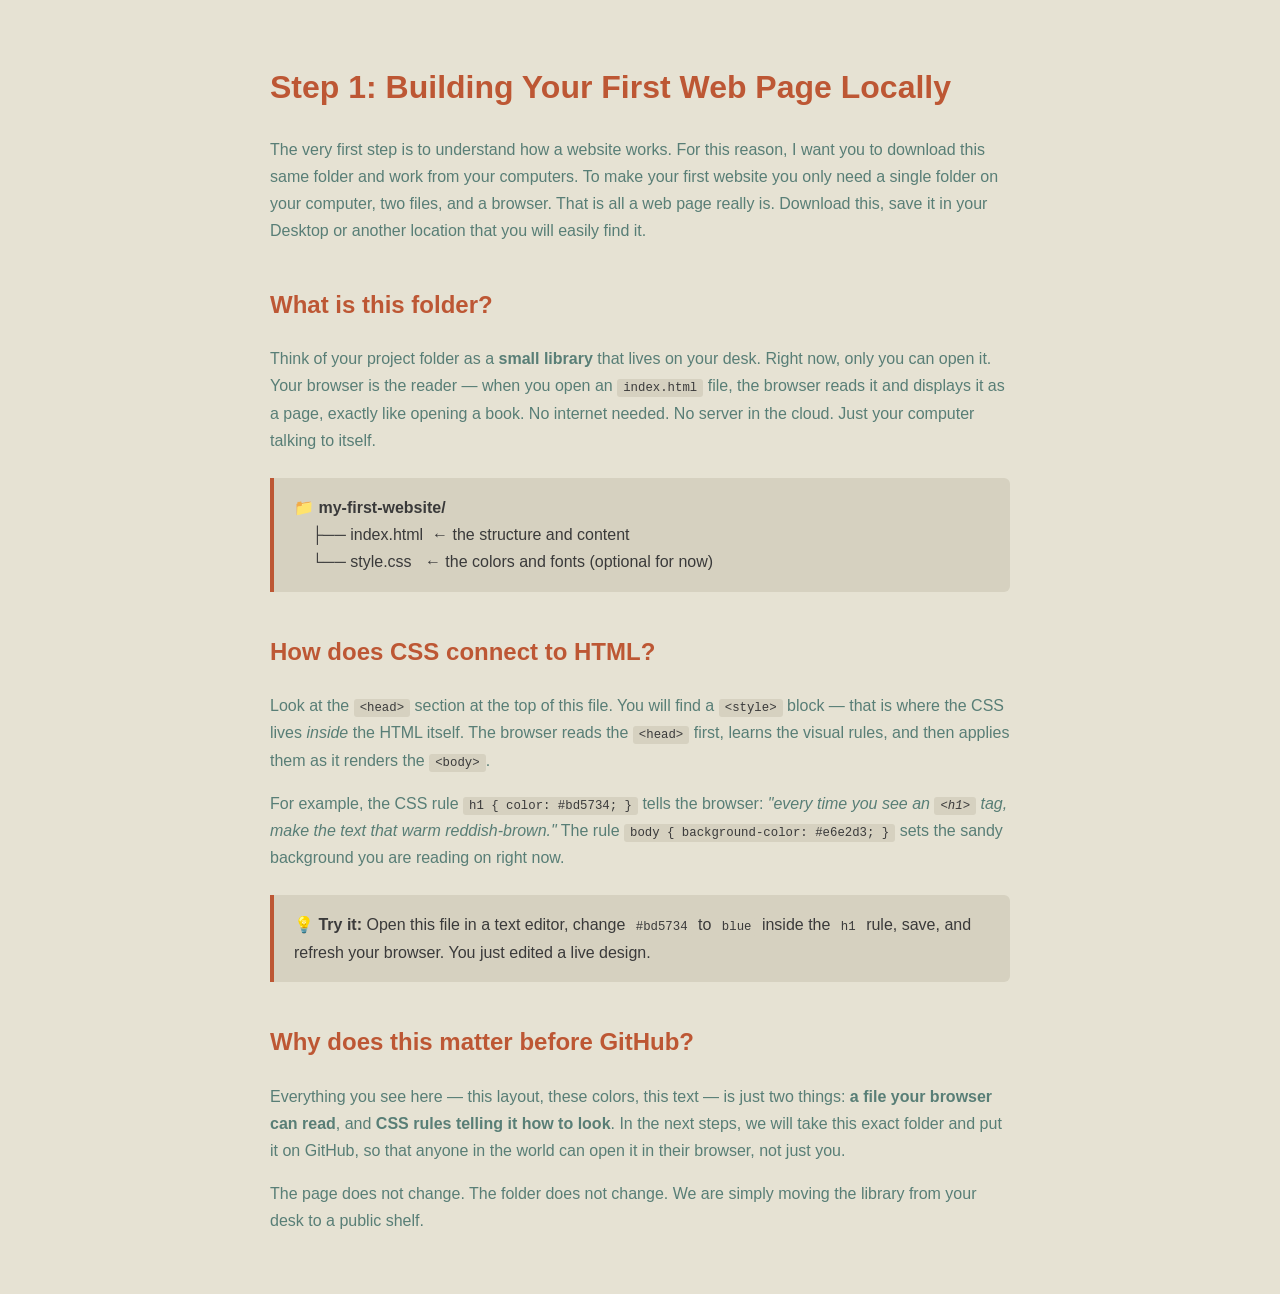
==== index.html @ 52275d22 "Add initial HTML structure for a web page" ====
<!DOCTYPE html>
<html>
<head>
  <!--This is a comment for your records only-->
  
    <title>Step 1: Your First Web Page</title>

  <!-- This are the instructions that give style to your page. In Step 2, you will see how this CSS instructions can go into a separate file. -->
    <style>
        body {
            background-color: #e6e2d3;
            font-family: "PT Sans", Helvetica, Arial, sans-serif;
            max-width: 740px;
            margin: 60px auto;
            padding: 0 24px;
            line-height: 1.7;
        }
        h1 {
            color: #bd5734;
        }
        h2 {
            color: #bd5734;
            margin-top: 40px;
        }
        p {
            color: #587e76;
        }
        code {
            background-color: #d6d1c0;
            color: #3a3a3a;
            padding: 2px 6px;
            border-radius: 3px;
            font-size: 0.95em;
        }
        .box {
            border-left: 4px solid #bd5734;
            background-color: #d6d1c0;
            padding: 16px 20px;
            margin: 24px 0;
            border-radius: 0 6px 6px 0;
        }
        .box p {
            margin: 0;
            color: #3a3a3a;
        }
    </style>
</head>
<body>

    <h1>Step 1: Building Your First Web Page Locally</h1>

    <p>The very first step is to understand how a website works. For this reason, I want you to download this same folder and work from your computers. To make your first website you only need a single folder on your computer, two files, and a browser.
        That is all a web page really is. Download this, save it in your Desktop or another location that you will easily find it.  
    </p>

    <h2>What is this folder?</h2>

    <p>
        Think of your project folder as a <strong>small library</strong> that lives on your desk.
        Right now, only you can open it. Your browser is the reader —
        when you open an <code>index.html</code> file, the browser reads it
        and displays it as a page, exactly like opening a book.
        No internet needed. No server in the cloud. Just your computer talking to itself.
    </p>

    <div class="box">
        <p>
            📁 <strong>my-first-website/</strong><br>
            &nbsp;&nbsp;&nbsp;&nbsp;├── index.html &nbsp;← the structure and content<br>
            &nbsp;&nbsp;&nbsp;&nbsp;└── style.css &nbsp;&nbsp;← the colors and fonts (optional for now)
        </p>
    </div>

    <h2>How does CSS connect to HTML?</h2>

    <p>
        Look at the <code>&lt;head&gt;</code> section at the top of this file.
        You will find a <code>&lt;style&gt;</code> block — that is where the CSS lives <em>inside</em> the HTML itself.
        The browser reads the <code>&lt;head&gt;</code> first, learns the visual rules,
        and then applies them as it renders the <code>&lt;body&gt;</code>.
    </p>

    <p>
        For example, the CSS rule <code>h1 { color: #bd5734; }</code> tells the browser:
        <em>"every time you see an <code>&lt;h1&gt;</code> tag, make the text that warm reddish-brown."</em>
        The rule <code>body { background-color: #e6e2d3; }</code> sets the sandy background you are reading on right now.
    </p>

    <div class="box">
        <p>
            💡 <strong>Try it:</strong> Open this file in a text editor, change <code>#bd5734</code>
            to <code>blue</code> inside the <code>h1</code> rule, save, and refresh your browser.
            You just edited a live design.
        </p>
    </div>

    <h2>Why does this matter before GitHub?</h2>

    <p>
        Everything you see here — this layout, these colors, this text —
        is just two things: <strong>a file your browser can read</strong>, and <strong>CSS rules telling it how to look</strong>.
        In the next steps, we will take this exact folder and put it on GitHub,
        so that anyone in the world can open it in their browser, not just you.
    </p>

    <p>
        The page does not change. The folder does not change.
        We are simply moving the library from your desk to a public shelf.
    </p>

</body>
</html>
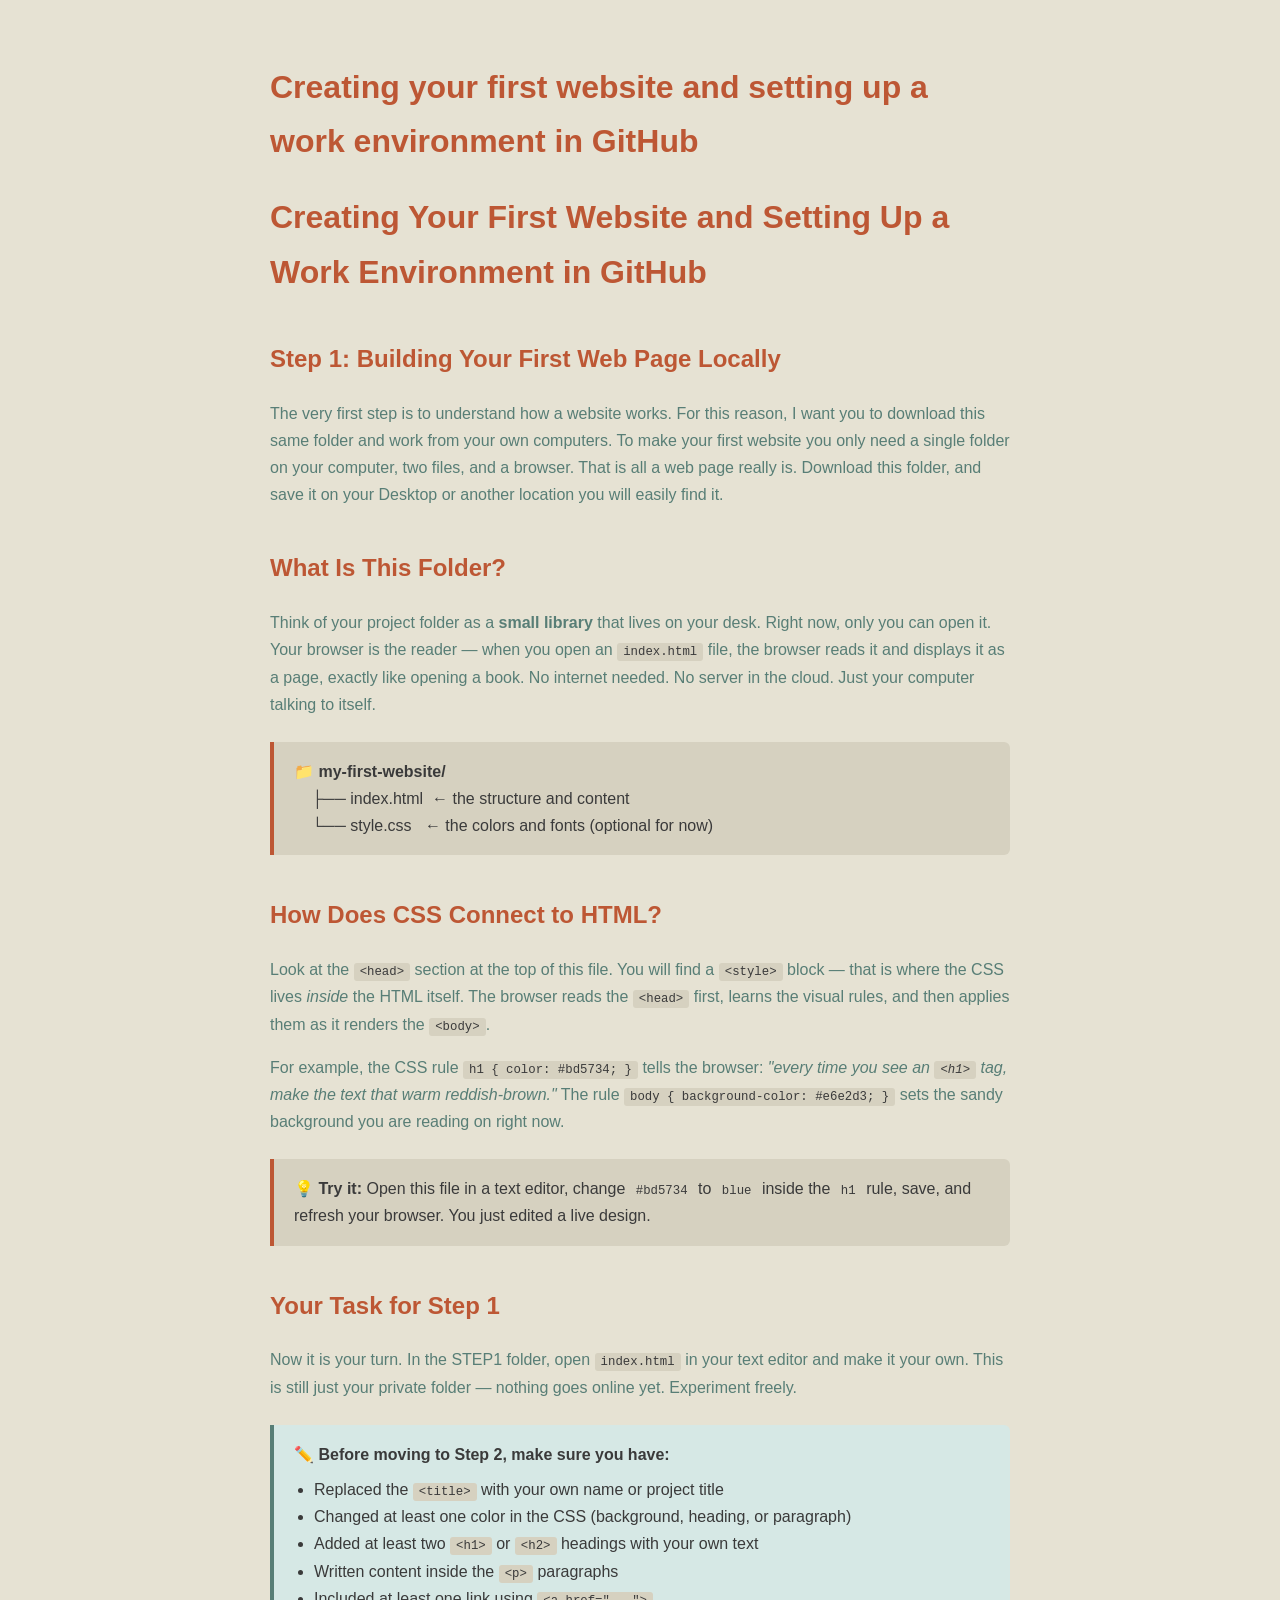
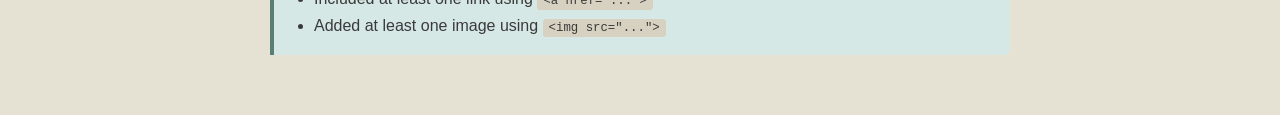
==== commit 7409a856: "Update index.html" ====
--- a/index.html
+++ b/index.html
@@ -47,14 +47,83 @@
 </head>
 <body>
 
-    <h1>Step 1: Building Your First Web Page Locally</h1>
+  <h1>Creating your first website and setting up a work environment in GitHub</h1>
+  
+    <!DOCTYPE html>
+<html>
 
-    <p>The very first step is to understand how a website works. For this reason, I want you to download this same folder and work from your computers. To make your first website you only need a single folder on your computer, two files, and a browser.
-        That is all a web page really is. Download this, save it in your Desktop or another location that you will easily find it.  
+<head>
+    <title>Creating Your First Website</title>
+    <style>
+        body {
+            background-color: #e6e2d3;
+            font-family: "PT Sans", Helvetica, Arial, sans-serif;
+            max-width: 740px;
+            margin: 60px auto;
+            padding: 0 24px;
+            line-height: 1.7;
+        }
+        h1 {
+            color: #bd5734;
+        }
+        h2 {
+            color: #bd5734;
+            margin-top: 40px;
+        }
+        p {
+            color: #587e76;
+        }
+        code {
+            background-color: #d6d1c0;
+            color: #3a3a3a;
+            padding: 2px 6px;
+            border-radius: 3px;
+            font-size: 0.95em;
+        }
+        .box {
+            border-left: 4px solid #bd5734;
+            background-color: #d6d1c0;
+            padding: 16px 20px;
+            margin: 24px 0;
+            border-radius: 0 6px 6px 0;
+        }
+        .box p {
+            margin: 0;
+            color: #3a3a3a;
+        }
+        .task {
+            border-left: 4px solid #587e76;
+            background-color: #d6e8e5;
+            padding: 16px 20px;
+            margin: 24px 0;
+            border-radius: 0 6px 6px 0;
+        }
+        .task p {
+            margin: 0;
+            color: #3a3a3a;
+        }
+        .task ul {
+            margin: 8px 0 0 0;
+            padding-left: 20px;
+            color: #3a3a3a;
+        }
+    </style>
+</head>
+
+<body>
+
+    <h1>Creating Your First Website and Setting Up a Work Environment in GitHub</h1>
+
+    <h2>Step 1: Building Your First Web Page Locally</h2>
+    <p>
+        The very first step is to understand how a website works. For this reason, I want you to
+        download this same folder and work from your own computers. To make your first website you
+        only need a single folder on your computer, two files, and a browser.
+        That is all a web page really is. Download this folder, and save it on your Desktop
+        or another location you will easily find it.
     </p>
 
-    <h2>What is this folder?</h2>
-
+    <h2>What Is This Folder?</h2>
     <p>
         Think of your project folder as a <strong>small library</strong> that lives on your desk.
         Right now, only you can open it. Your browser is the reader —
@@ -71,15 +140,13 @@
         </p>
     </div>
 
-    <h2>How does CSS connect to HTML?</h2>
-
+    <h2>How Does CSS Connect to HTML?</h2>
     <p>
         Look at the <code>&lt;head&gt;</code> section at the top of this file.
         You will find a <code>&lt;style&gt;</code> block — that is where the CSS lives <em>inside</em> the HTML itself.
         The browser reads the <code>&lt;head&gt;</code> first, learns the visual rules,
         and then applies them as it renders the <code>&lt;body&gt;</code>.
     </p>
-
     <p>
         For example, the CSS rule <code>h1 { color: #bd5734; }</code> tells the browser:
         <em>"every time you see an <code>&lt;h1&gt;</code> tag, make the text that warm reddish-brown."</em>
@@ -94,19 +161,24 @@
         </p>
     </div>
 
-    <h2>Why does this matter before GitHub?</h2>
-
+    <h2>Your Task for Step 1</h2>
     <p>
-        Everything you see here — this layout, these colors, this text —
-        is just two things: <strong>a file your browser can read</strong>, and <strong>CSS rules telling it how to look</strong>.
-        In the next steps, we will take this exact folder and put it on GitHub,
-        so that anyone in the world can open it in their browser, not just you.
+        Now it is your turn. In the STEP1 folder, open <code>index.html</code> in your text editor and make it your own.
+        This is still just your private folder — nothing goes online yet. Experiment freely.
     </p>
 
-    <p>
-        The page does not change. The folder does not change.
-        We are simply moving the library from your desk to a public shelf.
-    </p>
+    <div class="task">
+        <p>✏️ <strong>Before moving to Step 2, make sure you have:</strong></p>
+        <ul>
+            <li>Replaced the <code>&lt;title&gt;</code> with your own name or project title</li>
+            <li>Changed at least one color in the CSS (background, heading, or paragraph)</li>
+            <li>Added at least two <code>&lt;h1&gt;</code> or <code>&lt;h2&gt;</code> headings with your own text</li>
+            <li>Written content inside the <code>&lt;p&gt;</code> paragraphs</li>
+            <li>Included at least one link using <code>&lt;a href="..."&gt;</code></li>
+            <li>Added at least one image using <code>&lt;img src="..."&gt;</code></li>
+        </ul>
+    </div>
 
 </body>
+
 </html>
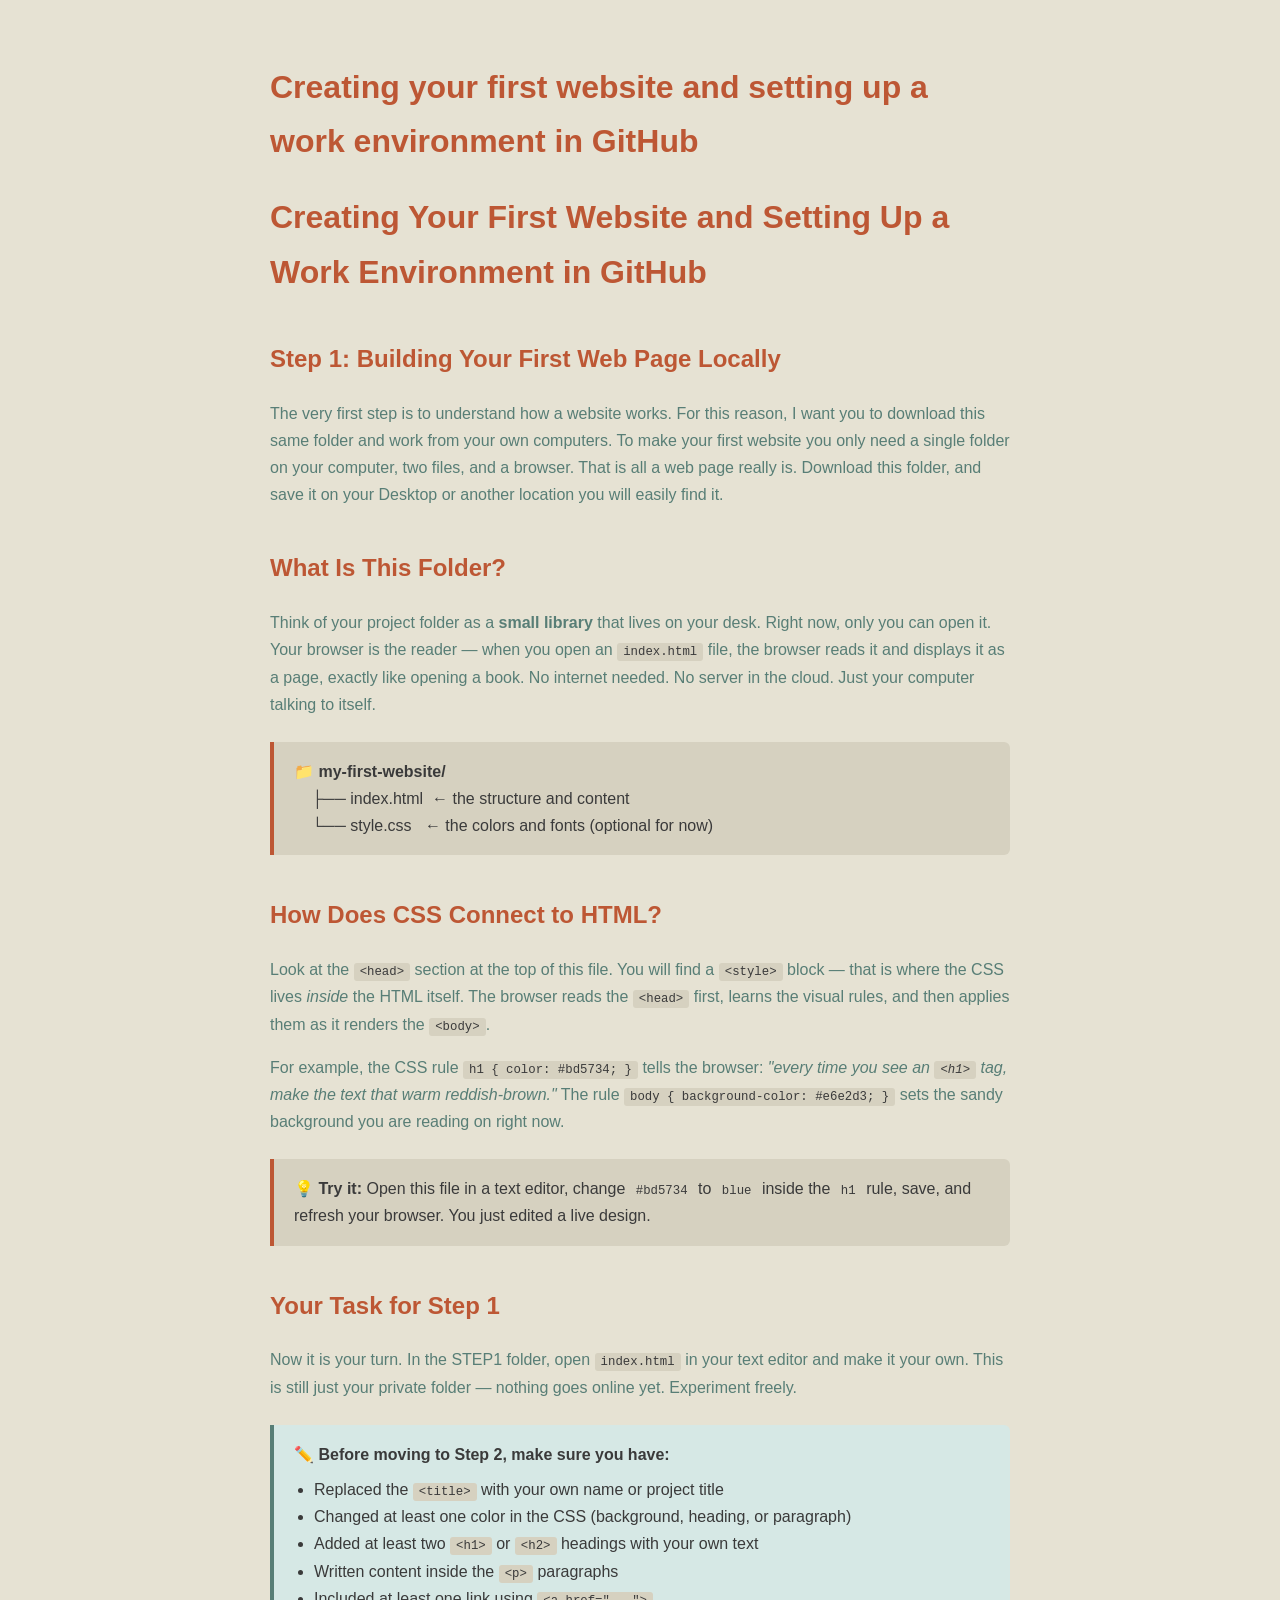
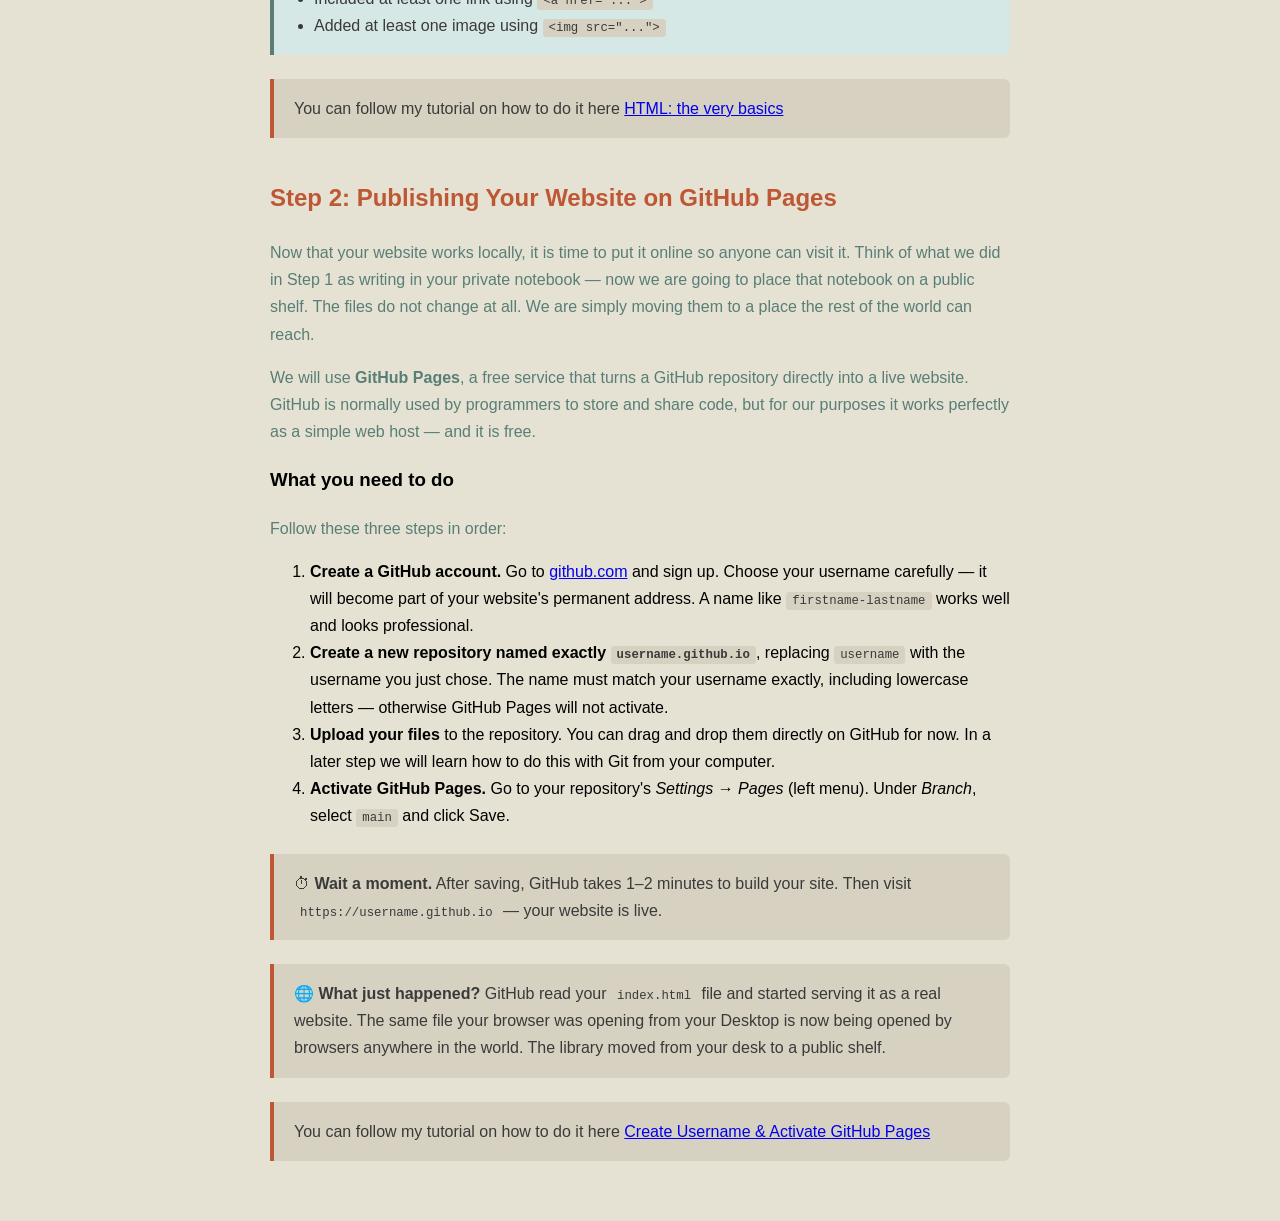
==== commit dd5ecd53: "Update index.html" ====
--- a/index.html
+++ b/index.html
@@ -3,7 +3,7 @@
 <head>
   <!--This is a comment for your records only-->
   
-    <title>Step 1: Your First Web Page</title>
+    <title>MLL771-ENG611-Intro2DH</title>
 
   <!-- This are the instructions that give style to your page. In Step 2, you will see how this CSS instructions can go into a separate file. -->
     <style>
@@ -178,6 +178,77 @@
             <li>Added at least one image using <code>&lt;img src="..."&gt;</code></li>
         </ul>
     </div>
+  <div class="box">
+    <p>
+        You can follow my tutorial on how to do it here <a href="https://susannalles.github.io/tutorials/docs/HTML.html">HTML: the very basics </a>
+    </p>
+</div>
+
+  <h2>Step 2: Publishing Your Website on GitHub Pages</h2>
+
+<p>
+    Now that your website works locally, it is time to put it online so anyone can visit it.
+    Think of what we did in Step 1 as writing in your private notebook — now we are going
+    to place that notebook on a public shelf. The files do not change at all.
+    We are simply moving them to a place the rest of the world can reach.
+</p>
+
+<p>
+    We will use <strong>GitHub Pages</strong>, a free service that turns a GitHub repository
+    directly into a live website. GitHub is normally used by programmers to store and
+    share code, but for our purposes it works perfectly as a simple web host —
+    and it is free.
+</p>
+
+<h3>What you need to do</h3>
+
+<p>Follow these three steps in order:</p>
+
+<ol>
+    <li>
+        <strong>Create a GitHub account.</strong> Go to
+        <a href="https://github.com">github.com</a> and sign up.
+        Choose your username carefully — it will become part of your website's permanent address.
+        A name like <code>firstname-lastname</code> works well and looks professional.
+    </li>
+    <li>
+        <strong>Create a new repository named exactly <code>username.github.io</code></strong>,
+        replacing <code>username</code> with the username you just chose.
+        The name must match your username exactly, including lowercase letters —
+        otherwise GitHub Pages will not activate.
+    </li>
+    <li>
+        <strong>Upload your files</strong> to the repository. You can drag and drop them
+        directly on GitHub for now. In a later step we will learn how to do this
+        with Git from your computer.
+    </li>
+    <li>
+        <strong>Activate GitHub Pages.</strong> Go to your repository's
+        <em>Settings</em> → <em>Pages</em> (left menu). Under <em>Branch</em>,
+        select <code>main</code> and click Save.
+    </li>
+</ol>
+
+<div class="box">
+    <p>
+        ⏱ <strong>Wait a moment.</strong> After saving, GitHub takes 1–2 minutes to build your site.
+        Then visit <code>https://username.github.io</code> — your website is live.
+    </p>
+</div>
+
+<div class="box">
+    <p>
+        🌐 <strong>What just happened?</strong> GitHub read your <code>index.html</code> file
+        and started serving it as a real website. The same file your browser was opening
+        from your Desktop is now being opened by browsers anywhere in the world.
+        The library moved from your desk to a public shelf.
+    </p>
+</div>
+  <div class="box">
+    <p>
+        You can follow my tutorial on how to do it here <a href="https://susannalles.github.io/tutorials/docs/github_pages.html">Create Username & Activate GitHub Pages </a>
+    </p>
+</div>
 
 </body>
 
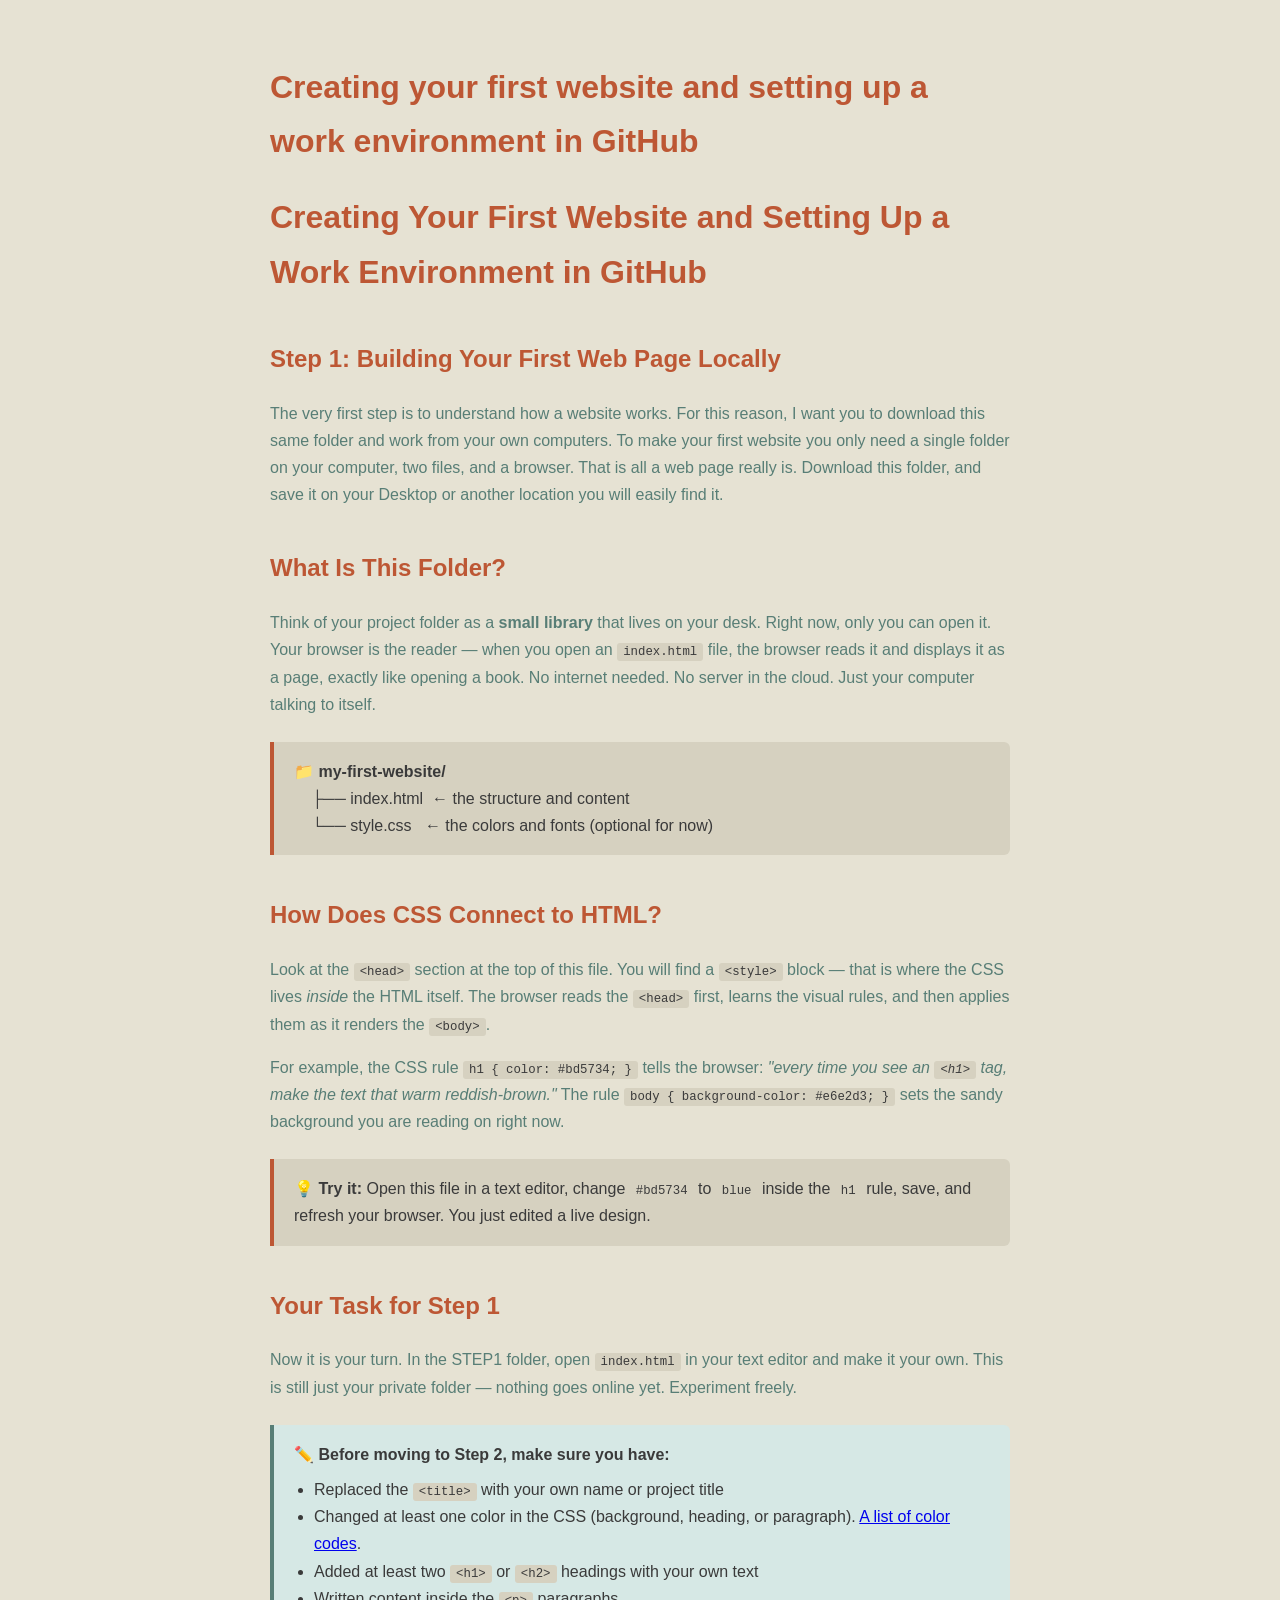
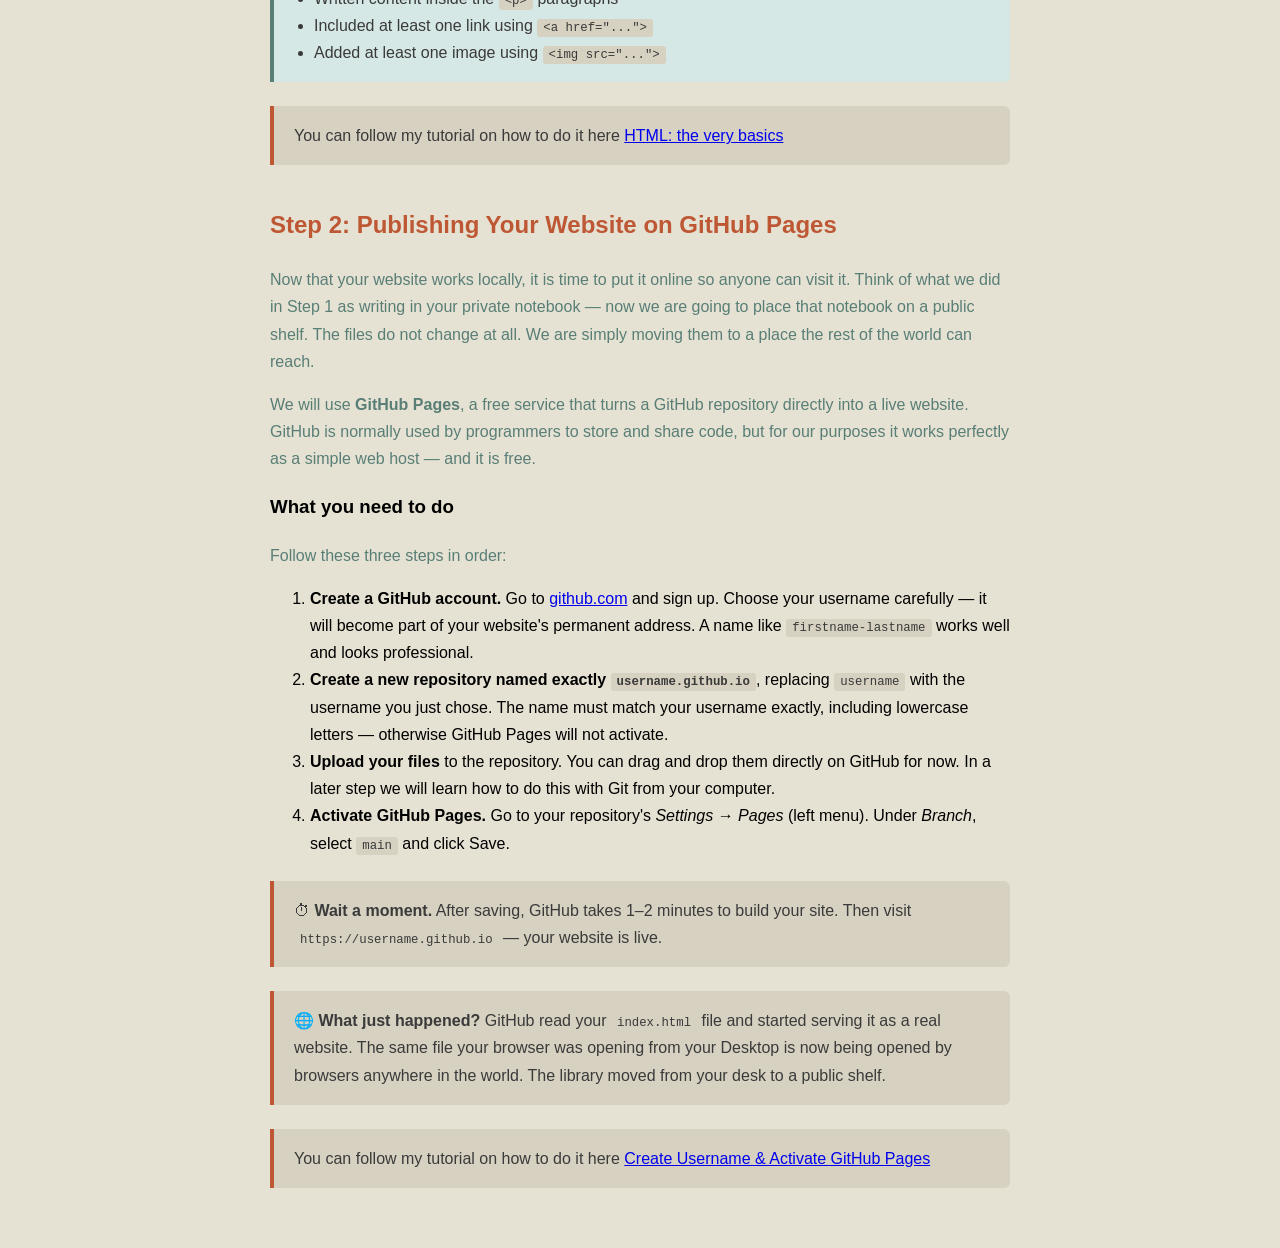
==== commit 96017ed8: "Update task list with color code reference link" ====
--- a/index.html
+++ b/index.html
@@ -171,7 +171,7 @@
         <p>✏️ <strong>Before moving to Step 2, make sure you have:</strong></p>
         <ul>
             <li>Replaced the <code>&lt;title&gt;</code> with your own name or project title</li>
-            <li>Changed at least one color in the CSS (background, heading, or paragraph)</li>
+            <li>Changed at least one color in the CSS (background, heading, or paragraph). <a href="https://www.w3schools.com/cssref/css_colors.php">A list of color codes</a>.</li>
             <li>Added at least two <code>&lt;h1&gt;</code> or <code>&lt;h2&gt;</code> headings with your own text</li>
             <li>Written content inside the <code>&lt;p&gt;</code> paragraphs</li>
             <li>Included at least one link using <code>&lt;a href="..."&gt;</code></li>
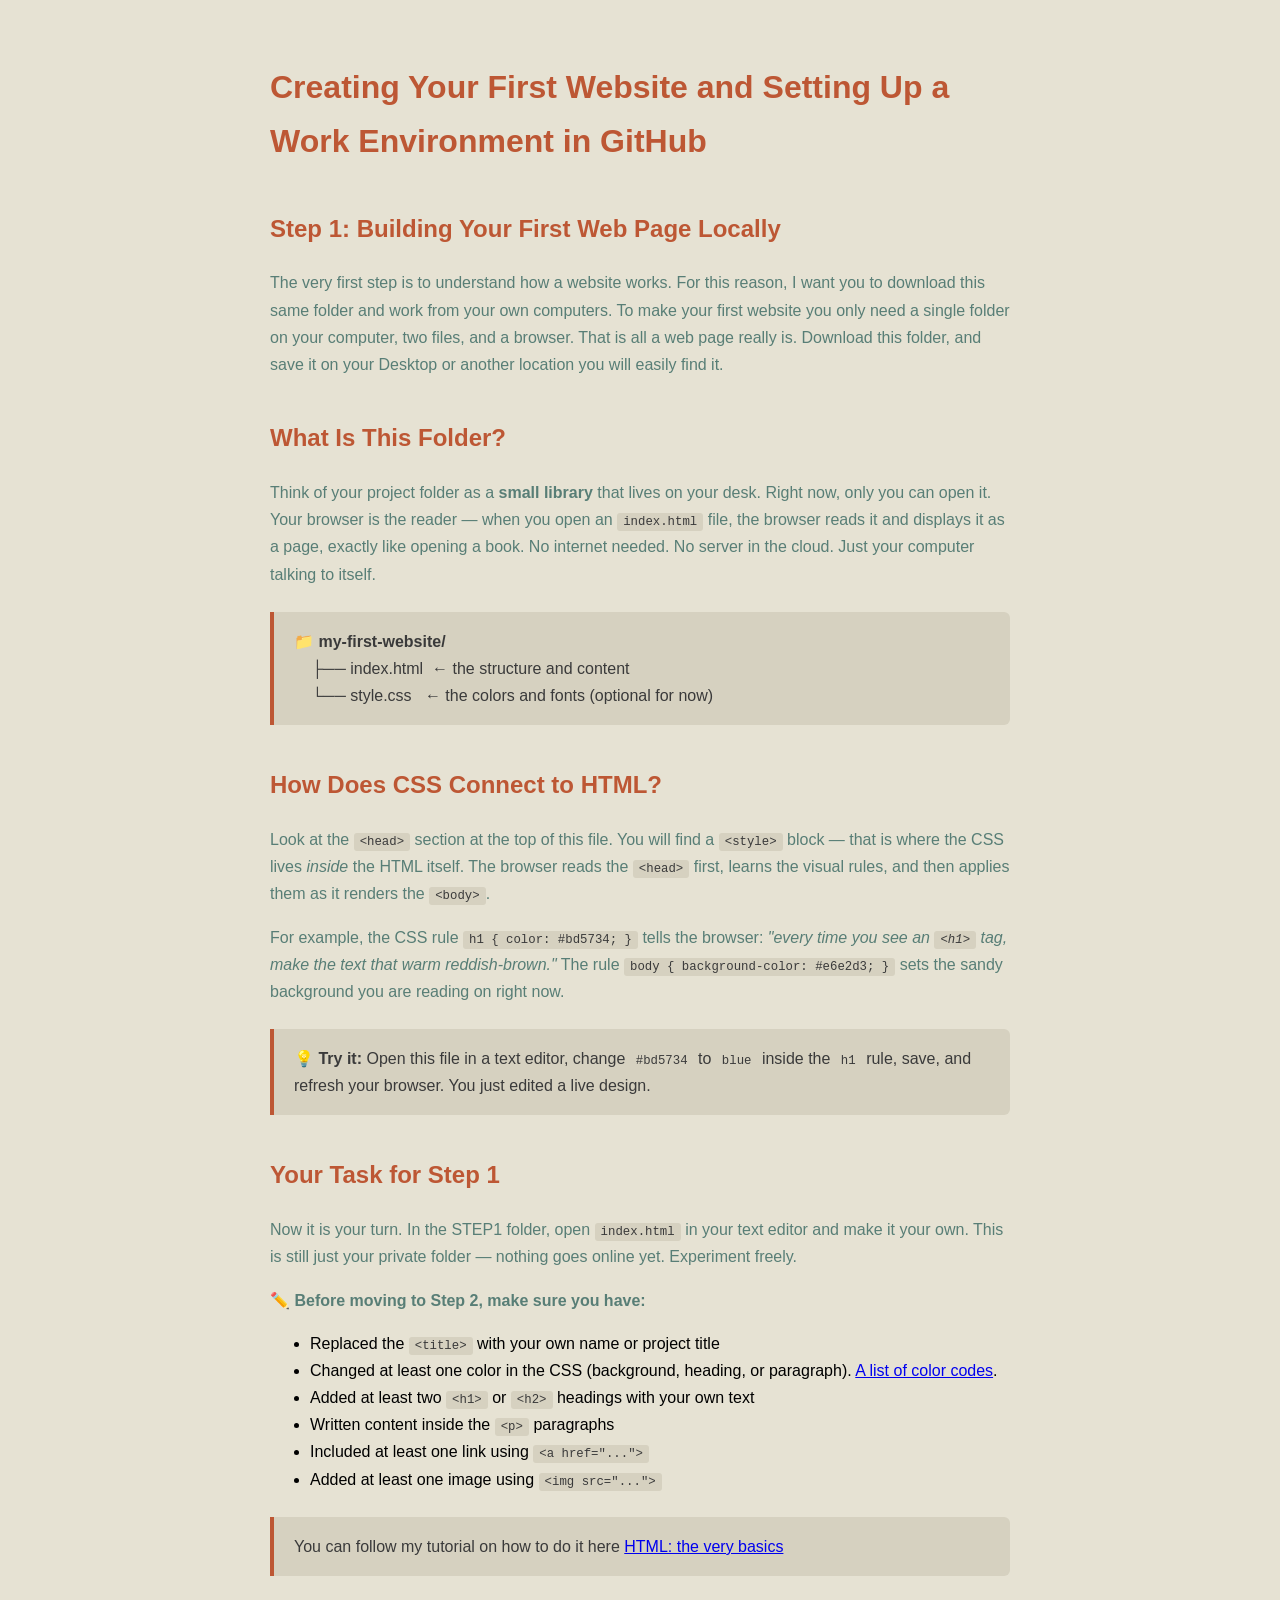
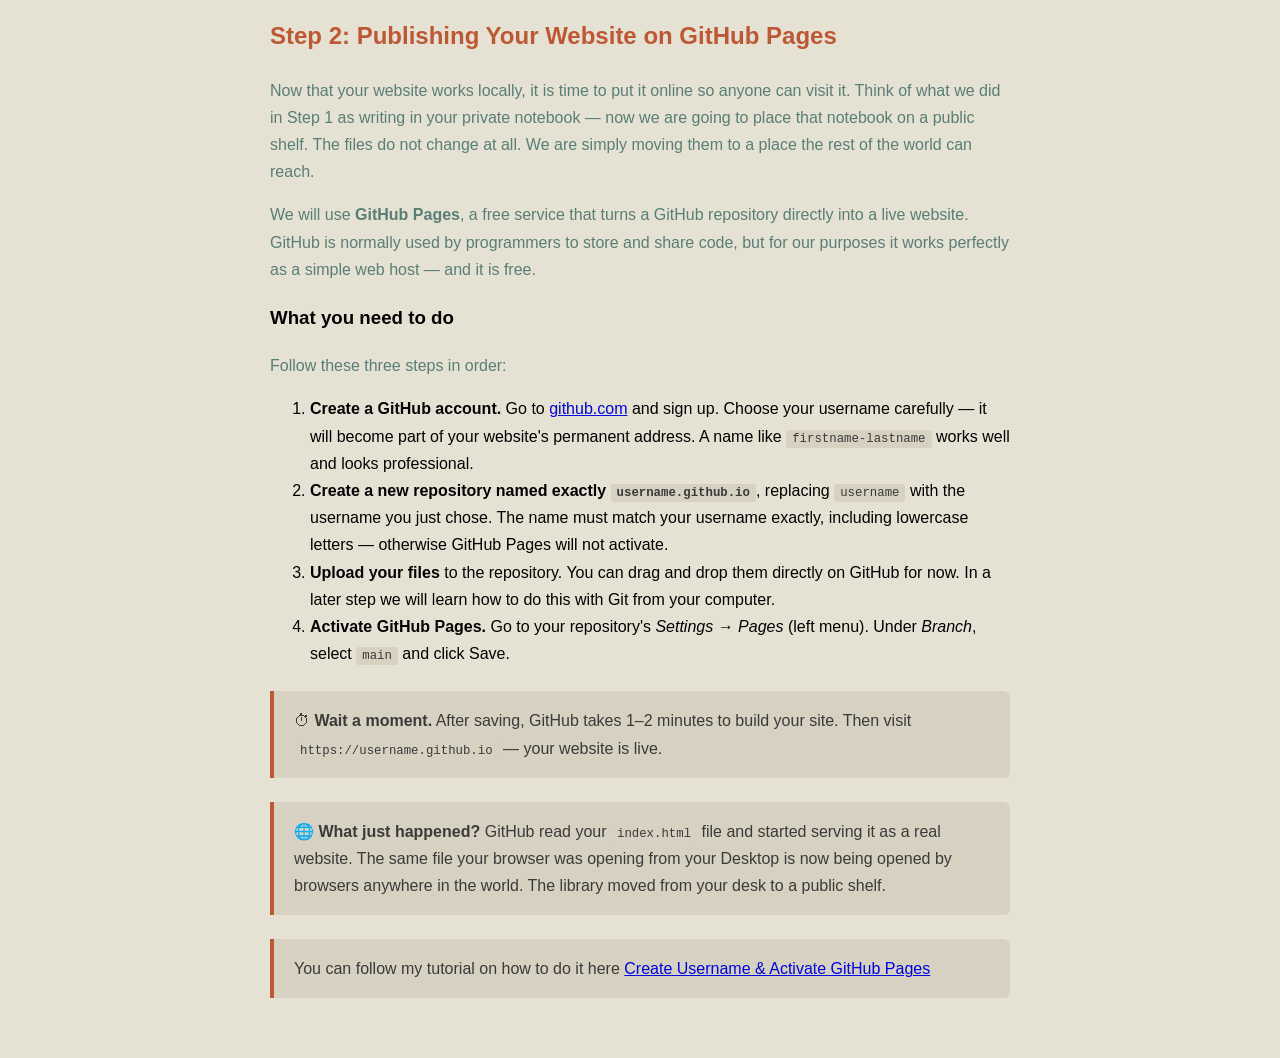
==== commit d1a96c60: "Remove duplicate HTML structure in index.html" ====
--- a/index.html
+++ b/index.html
@@ -41,70 +41,6 @@
         }
         .box p {
             margin: 0;
-            color: #3a3a3a;
-        }
-    </style>
-</head>
-<body>
-
-  <h1>Creating your first website and setting up a work environment in GitHub</h1>
-  
-    <!DOCTYPE html>
-<html>
-
-<head>
-    <title>Creating Your First Website</title>
-    <style>
-        body {
-            background-color: #e6e2d3;
-            font-family: "PT Sans", Helvetica, Arial, sans-serif;
-            max-width: 740px;
-            margin: 60px auto;
-            padding: 0 24px;
-            line-height: 1.7;
-        }
-        h1 {
-            color: #bd5734;
-        }
-        h2 {
-            color: #bd5734;
-            margin-top: 40px;
-        }
-        p {
-            color: #587e76;
-        }
-        code {
-            background-color: #d6d1c0;
-            color: #3a3a3a;
-            padding: 2px 6px;
-            border-radius: 3px;
-            font-size: 0.95em;
-        }
-        .box {
-            border-left: 4px solid #bd5734;
-            background-color: #d6d1c0;
-            padding: 16px 20px;
-            margin: 24px 0;
-            border-radius: 0 6px 6px 0;
-        }
-        .box p {
-            margin: 0;
-            color: #3a3a3a;
-        }
-        .task {
-            border-left: 4px solid #587e76;
-            background-color: #d6e8e5;
-            padding: 16px 20px;
-            margin: 24px 0;
-            border-radius: 0 6px 6px 0;
-        }
-        .task p {
-            margin: 0;
-            color: #3a3a3a;
-        }
-        .task ul {
-            margin: 8px 0 0 0;
-            padding-left: 20px;
             color: #3a3a3a;
         }
     </style>
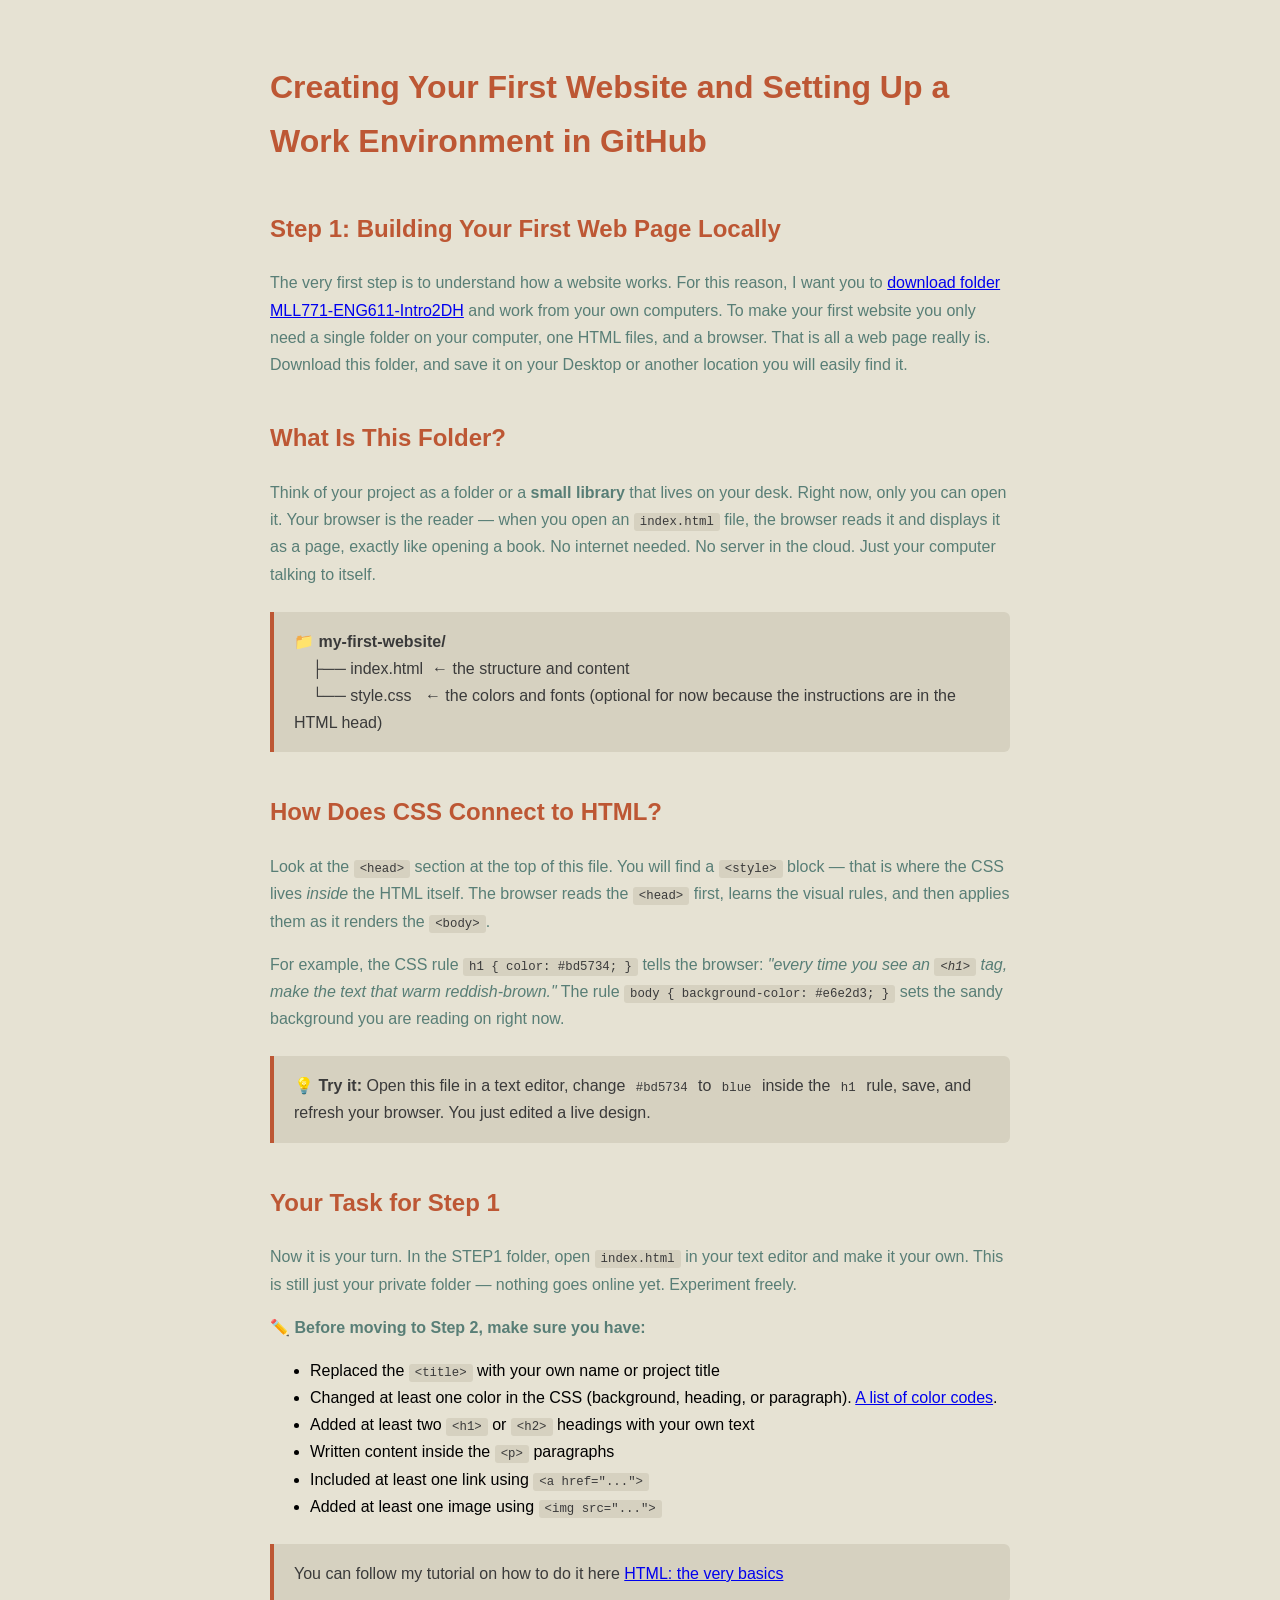
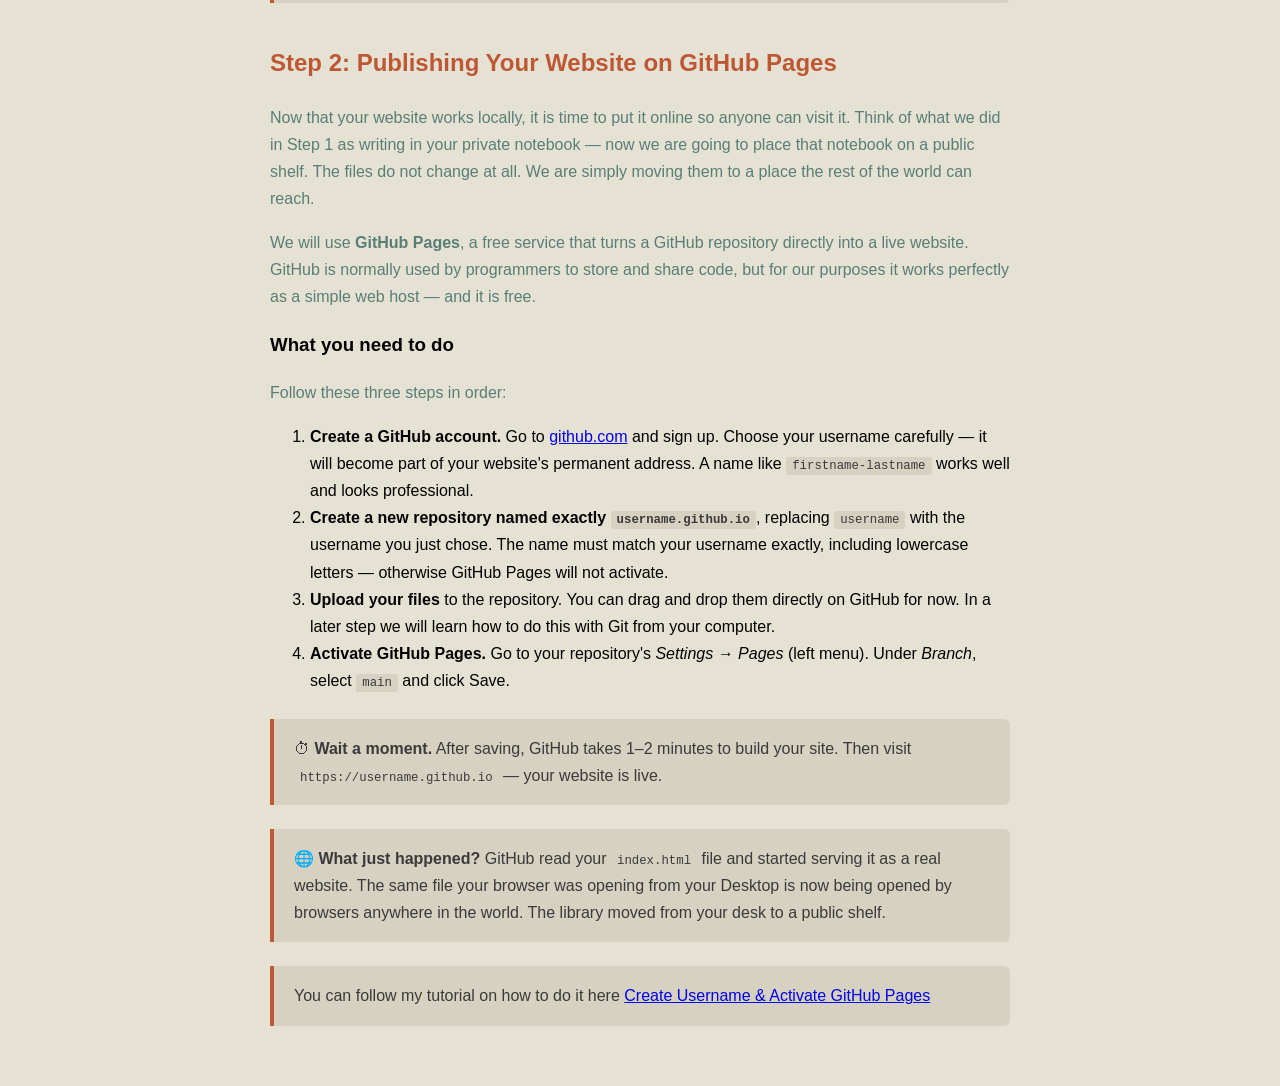
==== commit 43719f91: "Revise download instructions and project description Updated instructions for downloading the projec" ====
--- a/index.html
+++ b/index.html
@@ -53,15 +53,14 @@
     <h2>Step 1: Building Your First Web Page Locally</h2>
     <p>
         The very first step is to understand how a website works. For this reason, I want you to
-        download this same folder and work from your own computers. To make your first website you
-        only need a single folder on your computer, two files, and a browser.
+        <a href="https://github.com/susannalles/MLL771-ENG611-Intro2DH/archive/refs/heads/gh-pages.zip">download folder MLL771-ENG611-Intro2DH</a> and work from your own computers. To make your first website you only need a single folder on your computer, one HTML files, and a browser.
         That is all a web page really is. Download this folder, and save it on your Desktop
         or another location you will easily find it.
     </p>
 
     <h2>What Is This Folder?</h2>
     <p>
-        Think of your project folder as a <strong>small library</strong> that lives on your desk.
+        Think of your project as a folder or a <strong>small library</strong> that lives on your desk.
         Right now, only you can open it. Your browser is the reader —
         when you open an <code>index.html</code> file, the browser reads it
         and displays it as a page, exactly like opening a book.
@@ -72,7 +71,7 @@
         <p>
             📁 <strong>my-first-website/</strong><br>
             &nbsp;&nbsp;&nbsp;&nbsp;├── index.html &nbsp;← the structure and content<br>
-            &nbsp;&nbsp;&nbsp;&nbsp;└── style.css &nbsp;&nbsp;← the colors and fonts (optional for now)
+            &nbsp;&nbsp;&nbsp;&nbsp;└── style.css &nbsp;&nbsp;← the colors and fonts (optional for now because the instructions are in the HTML head)
         </p>
     </div>
 
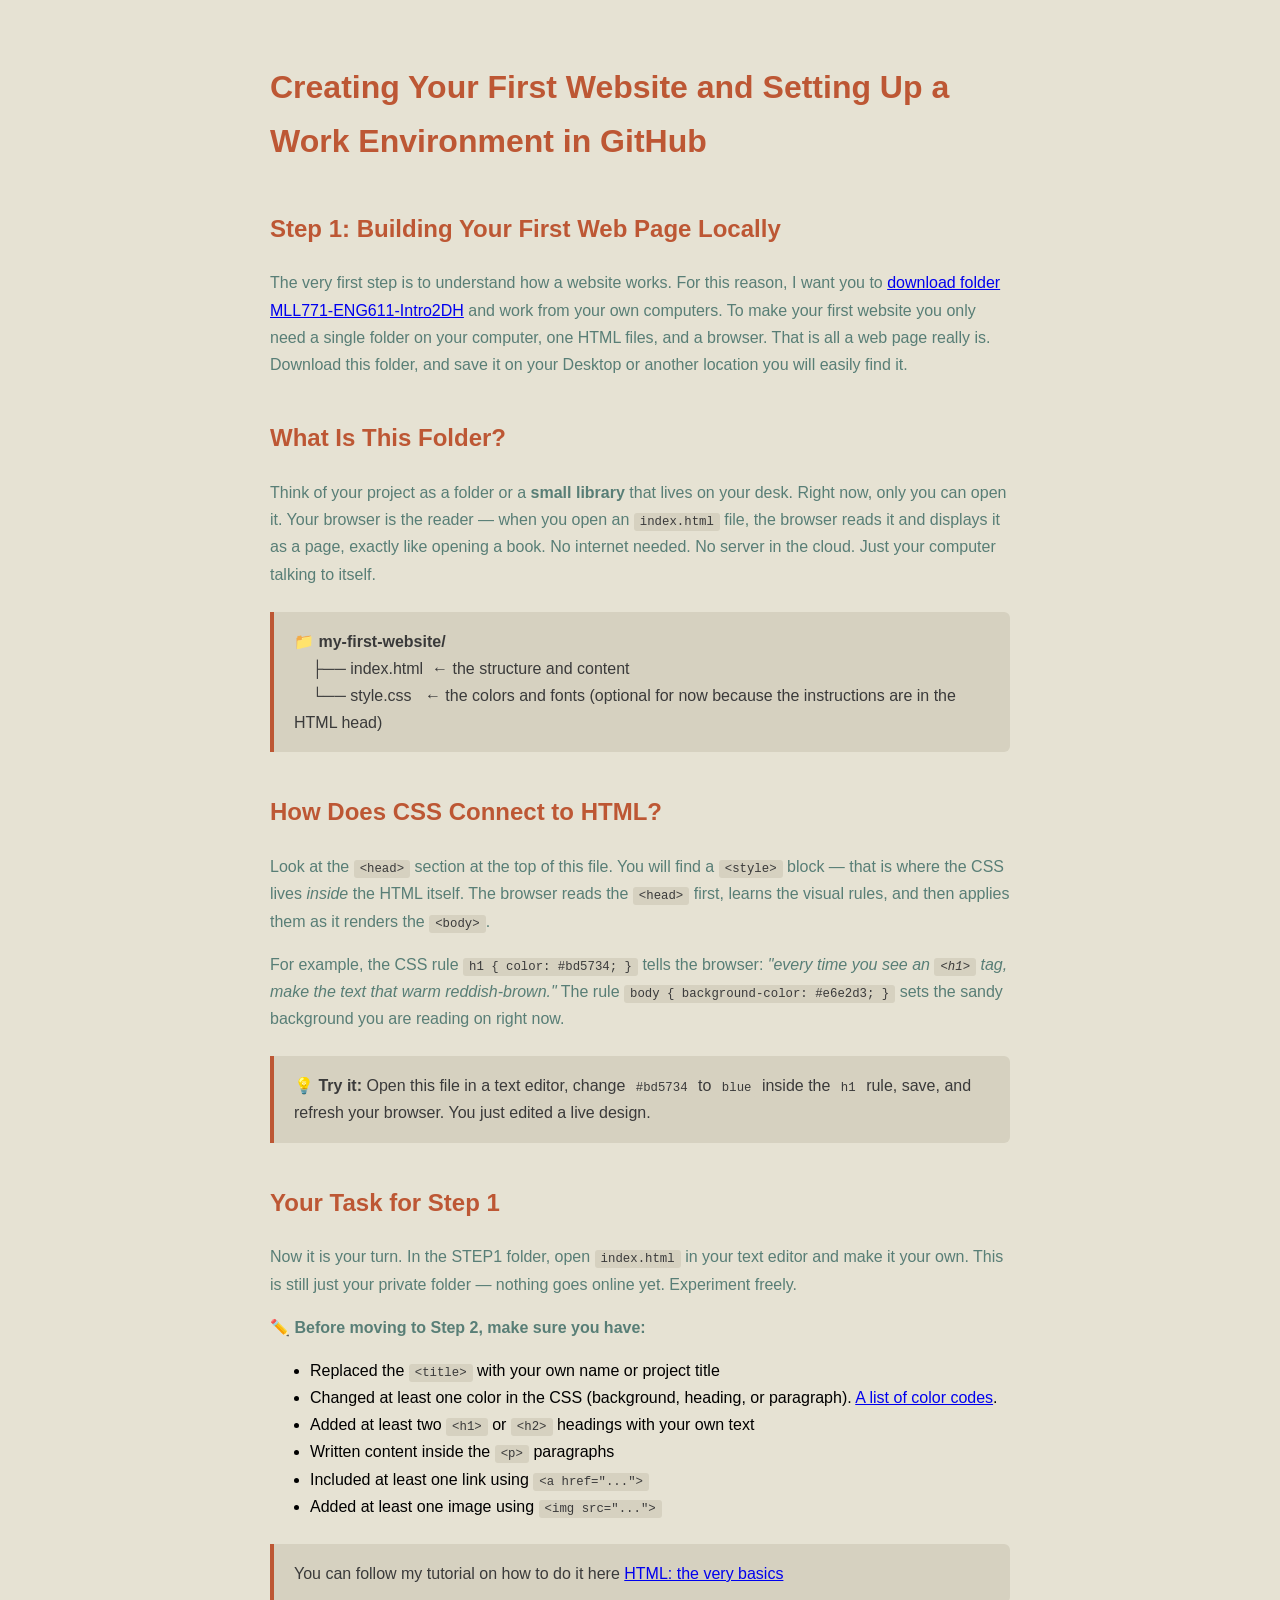
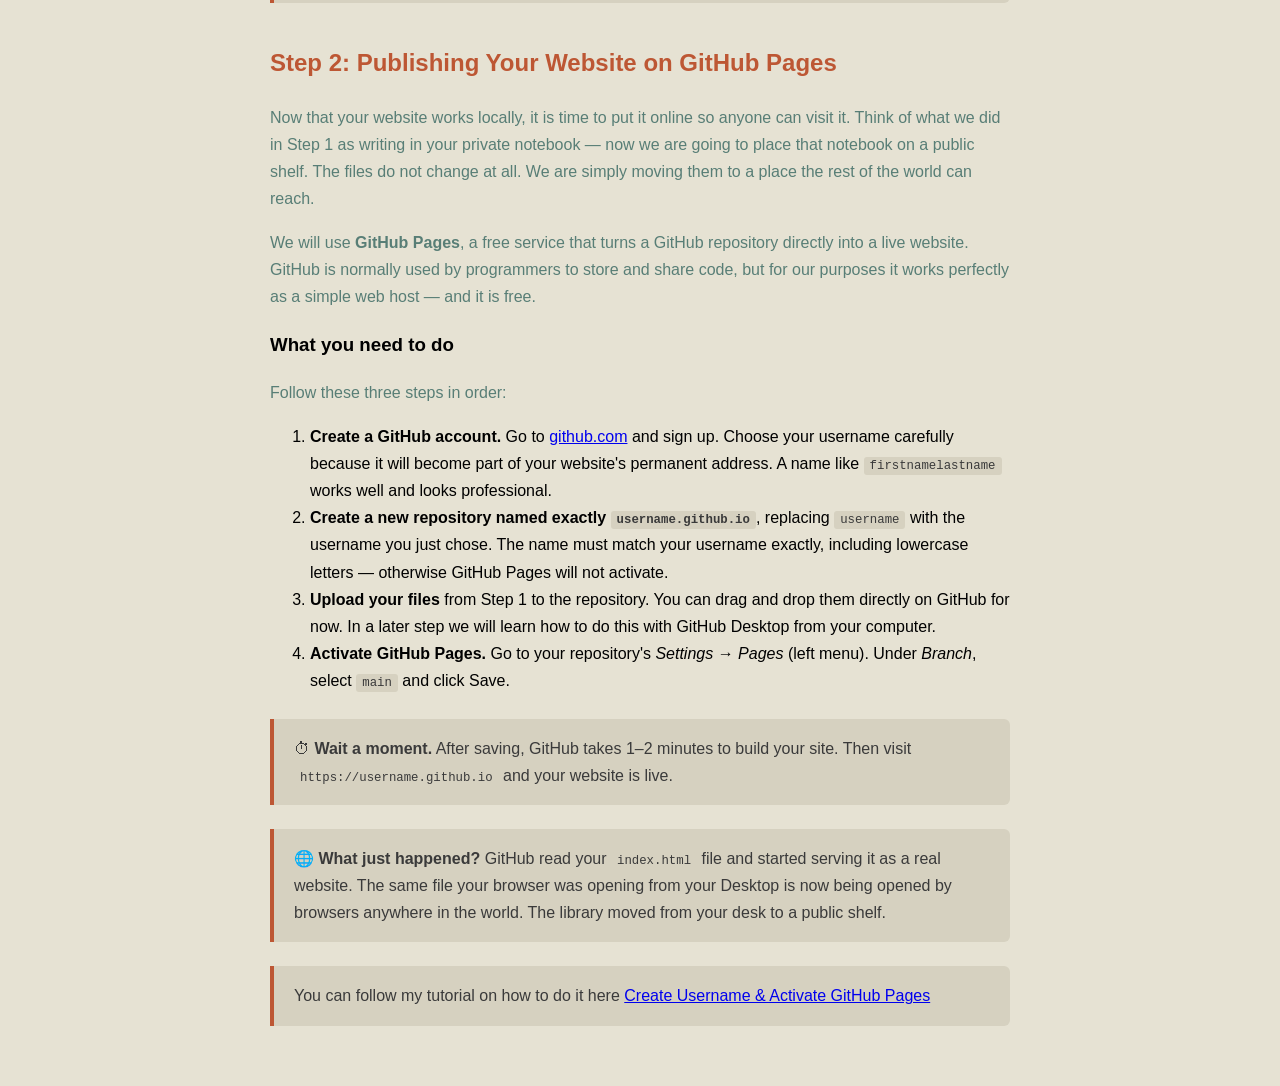
==== commit a23d8150: "Refine wording in index.html instructions" ====
--- a/index.html
+++ b/index.html
@@ -143,8 +143,8 @@
     <li>
         <strong>Create a GitHub account.</strong> Go to
         <a href="https://github.com">github.com</a> and sign up.
-        Choose your username carefully — it will become part of your website's permanent address.
-        A name like <code>firstname-lastname</code> works well and looks professional.
+        Choose your username carefully because it will become part of your website's permanent address.
+        A name like <code>firstnamelastname</code> works well and looks professional.
     </li>
     <li>
         <strong>Create a new repository named exactly <code>username.github.io</code></strong>,
@@ -153,9 +153,9 @@
         otherwise GitHub Pages will not activate.
     </li>
     <li>
-        <strong>Upload your files</strong> to the repository. You can drag and drop them
+        <strong>Upload your files</strong> from Step 1 to the repository. You can drag and drop them
         directly on GitHub for now. In a later step we will learn how to do this
-        with Git from your computer.
+        with GitHub Desktop from your computer.
     </li>
     <li>
         <strong>Activate GitHub Pages.</strong> Go to your repository's
@@ -167,7 +167,7 @@
 <div class="box">
     <p>
         ⏱ <strong>Wait a moment.</strong> After saving, GitHub takes 1–2 minutes to build your site.
-        Then visit <code>https://username.github.io</code> — your website is live.
+        Then visit <code>https://username.github.io</code> and your website is live.
     </p>
 </div>
 
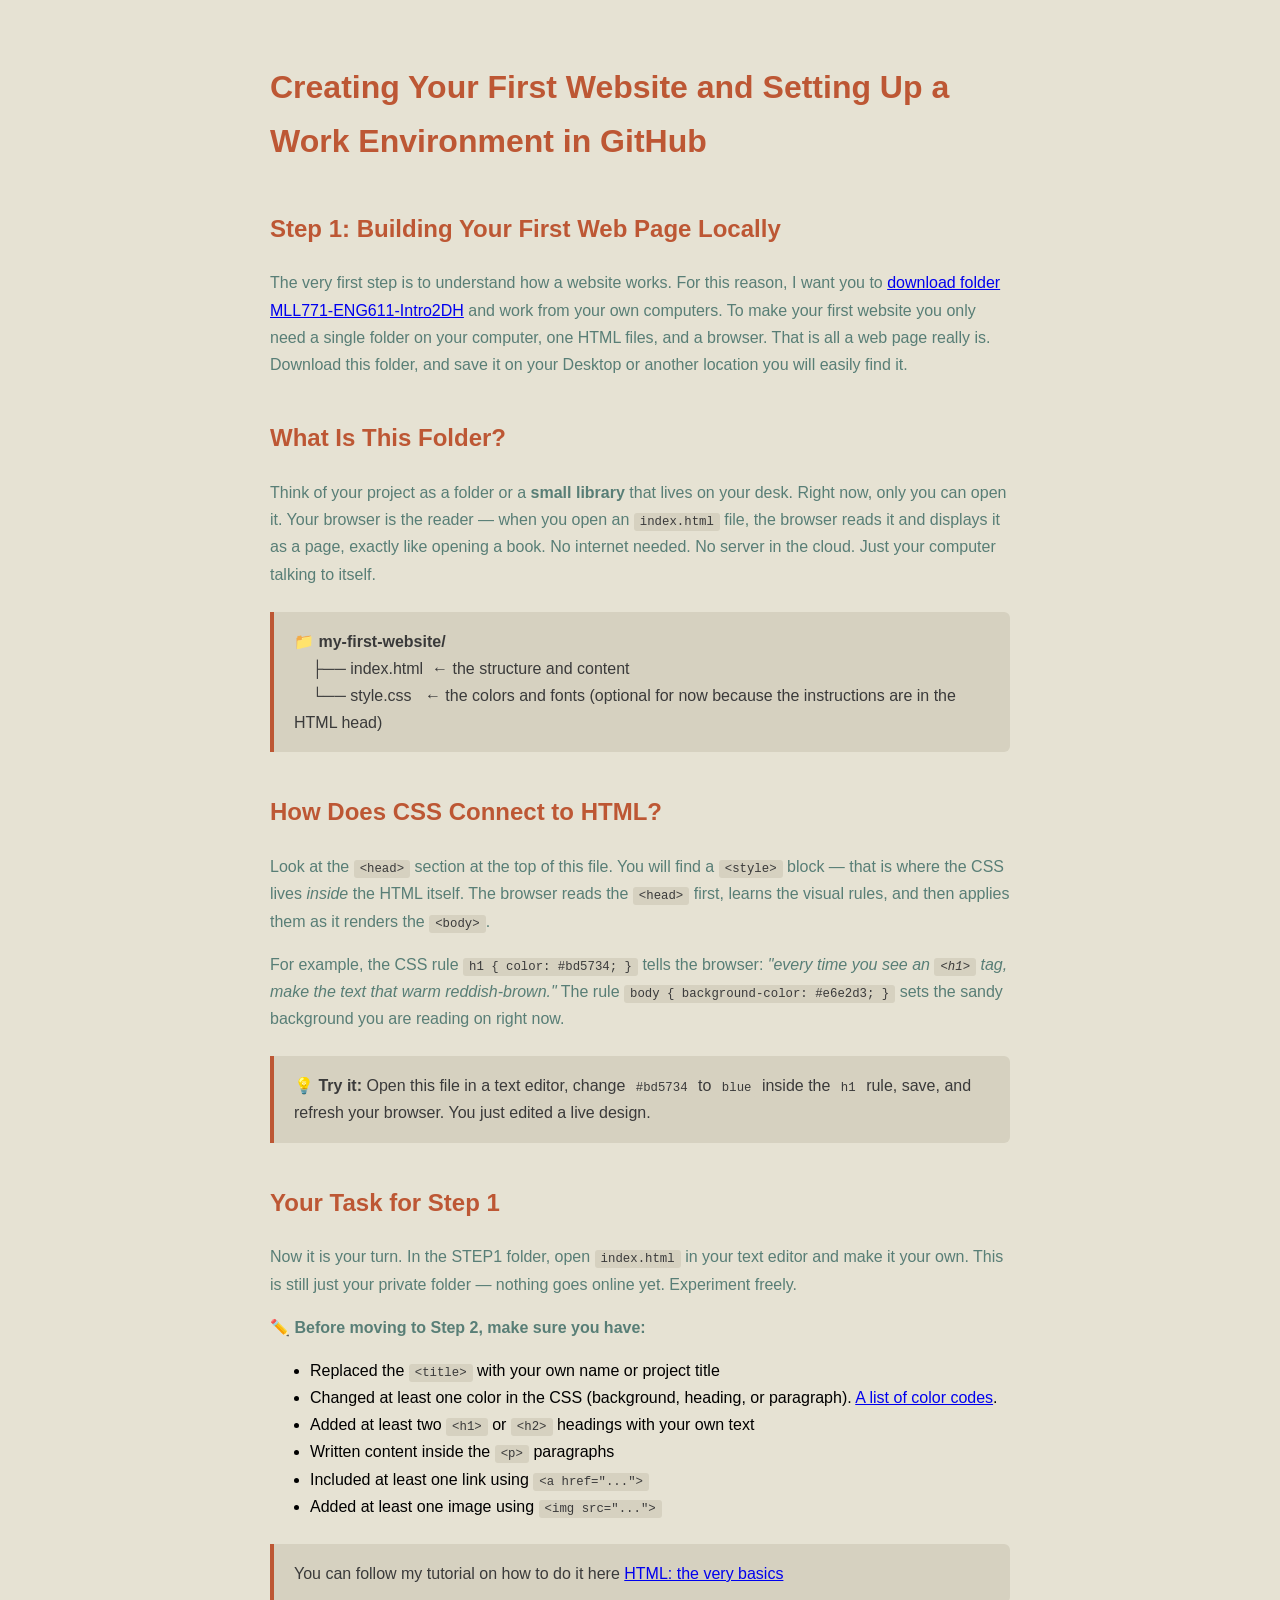
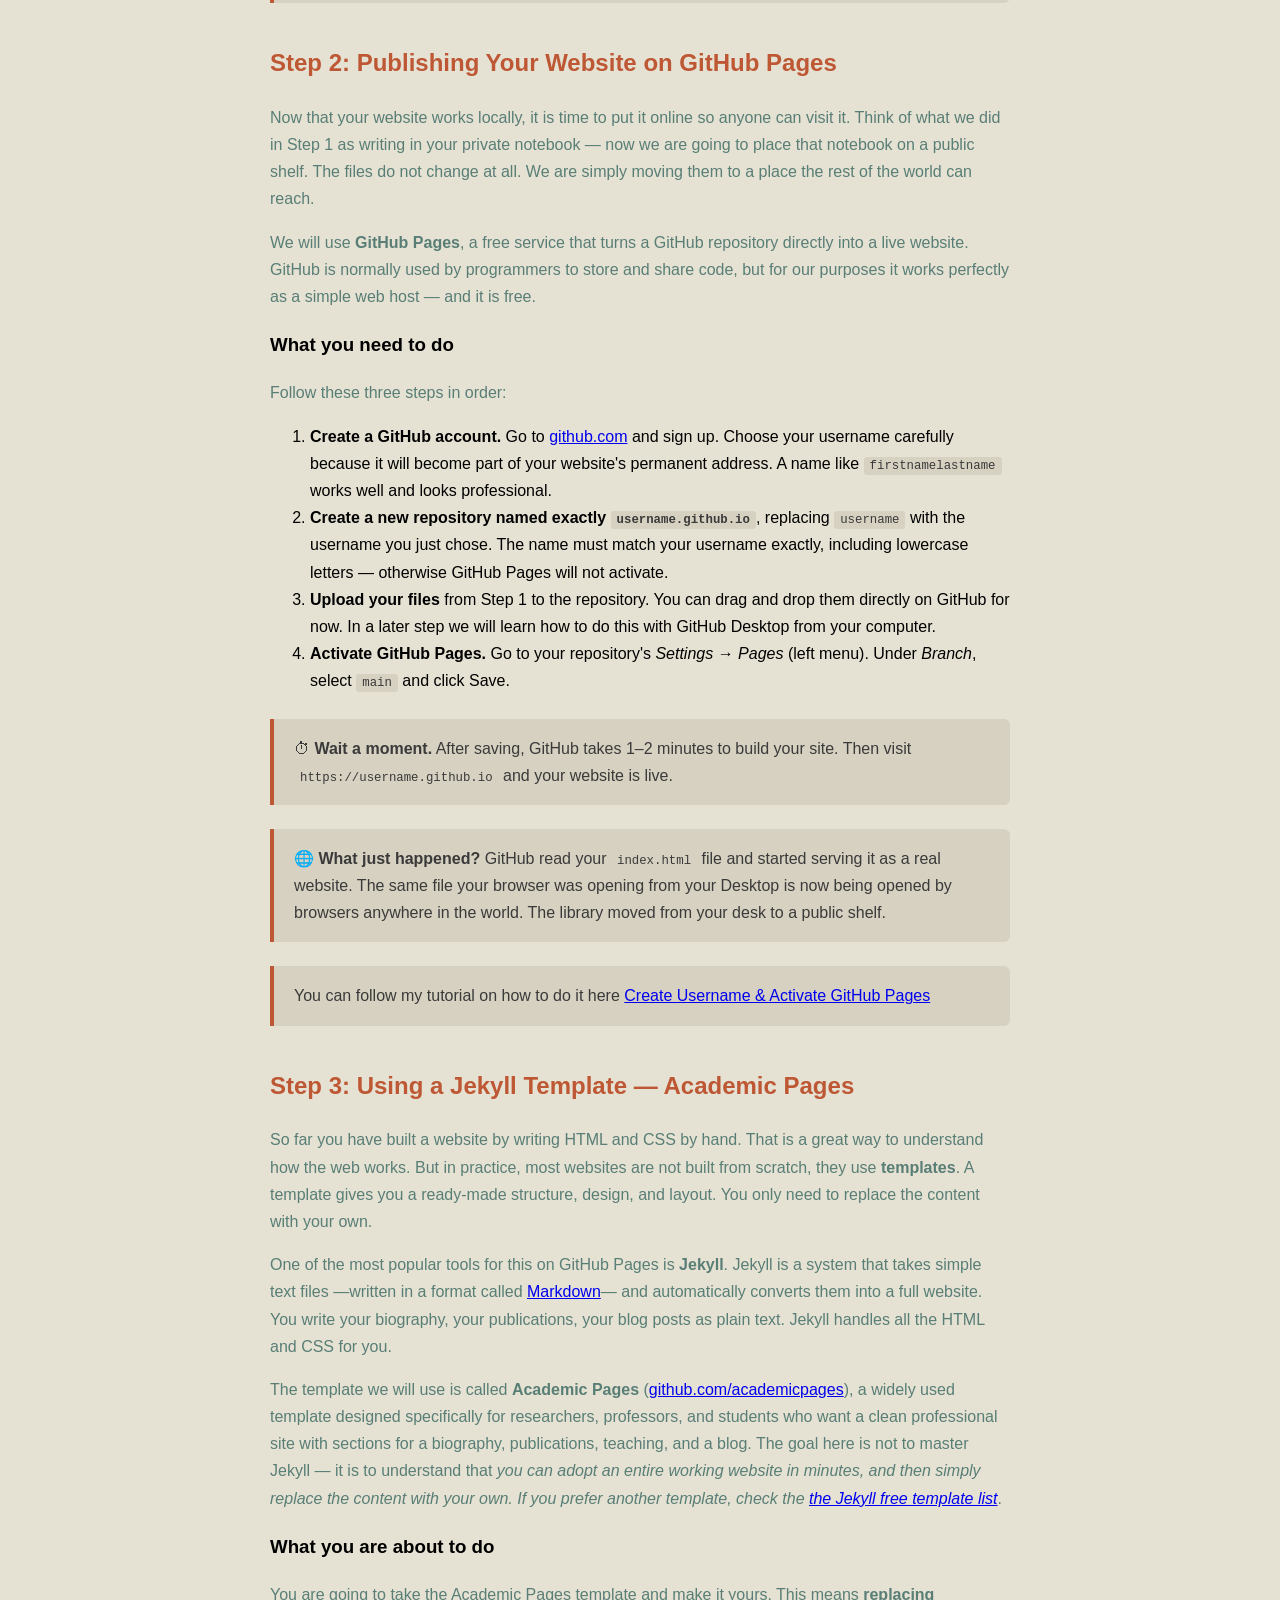
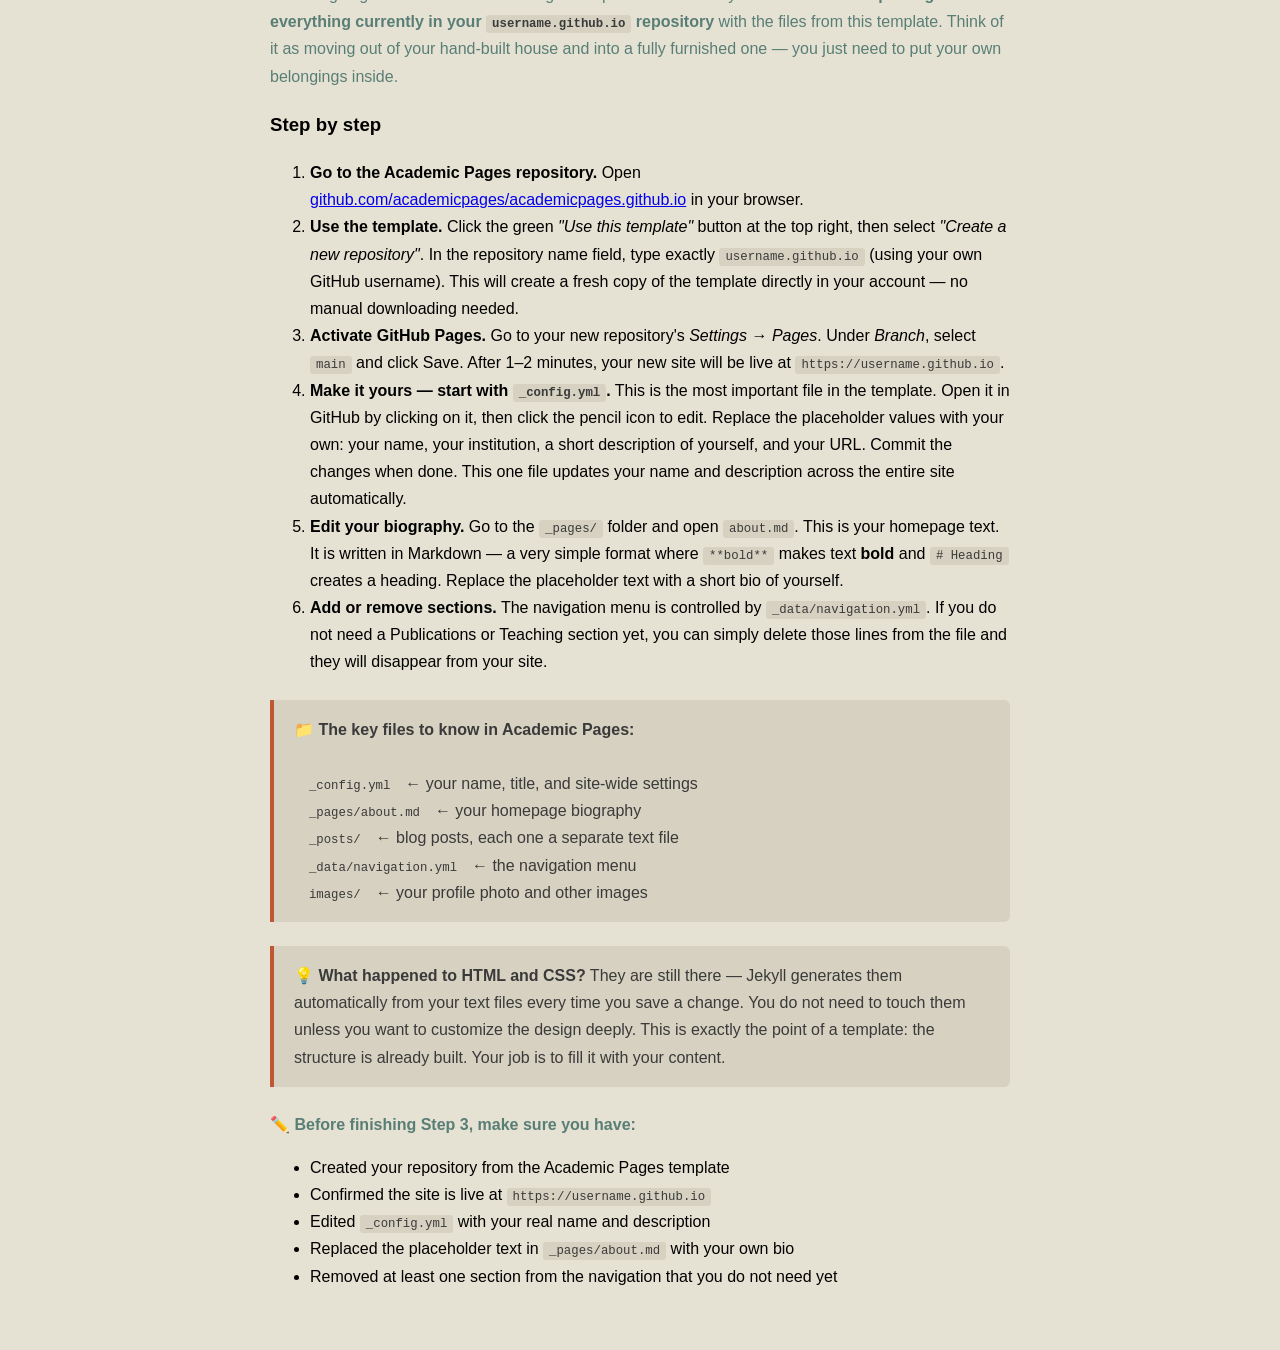
==== commit 5983996c: "Add tutorial for Academic Pages template setup Added instructions for using the Academic Pages templ" ====
--- a/index.html
+++ b/index.html
@@ -185,6 +185,117 @@
     </p>
 </div>
 
+  <h2>Step 3: Using a Jekyll Template — Academic Pages</h2>
+
+<p>
+    So far you have built a website by writing HTML and CSS by hand. That is a great way
+    to understand how the web works. But in practice, most websites are not built from
+    scratch, they use <strong>templates</strong>. A template gives you a ready-made
+    structure, design, and layout. You only need to replace the content with your own.
+</p>
+
+<p>
+    One of the most popular tools for this on GitHub Pages is <strong>Jekyll</strong>.
+    Jekyll is a system that takes simple text files —written in a format called <a href="https://www.markdownguide.org/getting-started/">Markdown</a>— and automatically converts them into a full website. You write your biography, your publications, your blog posts as plain
+    text. Jekyll handles all the HTML and CSS for you.
+</p>
+
+<p>
+    The template we will use is called <strong>Academic Pages</strong>
+    (<a href="https://github.com/academicpages/academicpages.github.io">github.com/academicpages</a>),
+    a widely used template designed specifically for researchers, professors, and students
+    who want a clean professional site with sections for a biography, publications, teaching,
+    and a blog. The goal here is not to master Jekyll — it is to understand that
+    <em>you can adopt an entire working website in minutes, and then simply replace
+    the content with your own. If you prefer another template, check the <a href="https://jekyllthemes.io/free">the Jekyll free template list</a></em>.
+</p>
+
+<h3>What you are about to do</h3>
+
+<p>
+    You are going to take the Academic Pages template and make it yours. This means
+    <strong>replacing everything currently in your <code>username.github.io</code>
+    repository</strong> with the files from this template. Think of it as moving out
+    of your hand-built house and into a fully furnished one — you just need to put
+    your own belongings inside.
+</p>
+
+<h3>Step by step</h3>
+
+<ol>
+    <li>
+        <strong>Go to the Academic Pages repository.</strong> Open
+        <a href="https://github.com/academicpages/academicpages.github.io">github.com/academicpages/academicpages.github.io</a>
+        in your browser.
+    </li>
+    <li>
+        <strong>Use the template.</strong> Click the green <em>"Use this template"</em> button
+        at the top right, then select <em>"Create a new repository"</em>.
+        In the repository name field, type exactly <code>username.github.io</code>
+        (using your own GitHub username). This will create a fresh copy of the template
+        directly in your account — no manual downloading needed.
+    </li>
+    <li>
+        <strong>Activate GitHub Pages.</strong> Go to your new repository's
+        <em>Settings</em> → <em>Pages</em>. Under <em>Branch</em>, select <code>main</code>
+        and click Save. After 1–2 minutes, your new site will be live at
+        <code>https://username.github.io</code>.
+    </li>
+    <li>
+        <strong>Make it yours — start with <code>_config.yml</code>.</strong>
+        This is the most important file in the template. Open it in GitHub by clicking on it,
+        then click the pencil icon to edit. Replace the placeholder values with your own:
+        your name, your institution, a short description of yourself, and your URL.
+        Commit the changes when done. This one file updates your name and description
+        across the entire site automatically.
+    </li>
+    <li>
+        <strong>Edit your biography.</strong> Go to the <code>_pages/</code> folder
+        and open <code>about.md</code>. This is your homepage text. It is written in
+        Markdown — a very simple format where <code>**bold**</code> makes text <strong>bold</strong>
+        and <code># Heading</code> creates a heading. Replace the placeholder text with
+        a short bio of yourself.
+    </li>
+    <li>
+        <strong>Add or remove sections.</strong> The navigation menu is controlled by
+        <code>_data/navigation.yml</code>. If you do not need a Publications or Teaching
+        section yet, you can simply delete those lines from the file and they will
+        disappear from your site.
+    </li>
+</ol>
+
+<div class="box">
+    <p>
+        📁 <strong>The key files to know in Academic Pages:</strong><br><br>
+        &nbsp;&nbsp;<code>_config.yml</code> &nbsp;← your name, title, and site-wide settings<br>
+        &nbsp;&nbsp;<code>_pages/about.md</code> &nbsp;← your homepage biography<br>
+        &nbsp;&nbsp;<code>_posts/</code> &nbsp;← blog posts, each one a separate text file<br>
+        &nbsp;&nbsp;<code>_data/navigation.yml</code> &nbsp;← the navigation menu<br>
+        &nbsp;&nbsp;<code>images/</code> &nbsp;← your profile photo and other images
+    </p>
+</div>
+
+<div class="box">
+    <p>
+        💡 <strong>What happened to HTML and CSS?</strong> They are still there — Jekyll
+        generates them automatically from your text files every time you save a change.
+        You do not need to touch them unless you want to customize the design deeply.
+        This is exactly the point of a template: the structure is already built.
+        Your job is to fill it with your content.
+    </p>
+</div>
+
+<div class="task">
+    <p>✏️ <strong>Before finishing Step 3, make sure you have:</strong></p>
+    <ul>
+        <li>Created your repository from the Academic Pages template</li>
+        <li>Confirmed the site is live at <code>https://username.github.io</code></li>
+        <li>Edited <code>_config.yml</code> with your real name and description</li>
+        <li>Replaced the placeholder text in <code>_pages/about.md</code> with your own bio</li>
+        <li>Removed at least one section from the navigation that you do not need yet</li>
+    </ul>
+</div>
+
 </body>
 
 </html>
